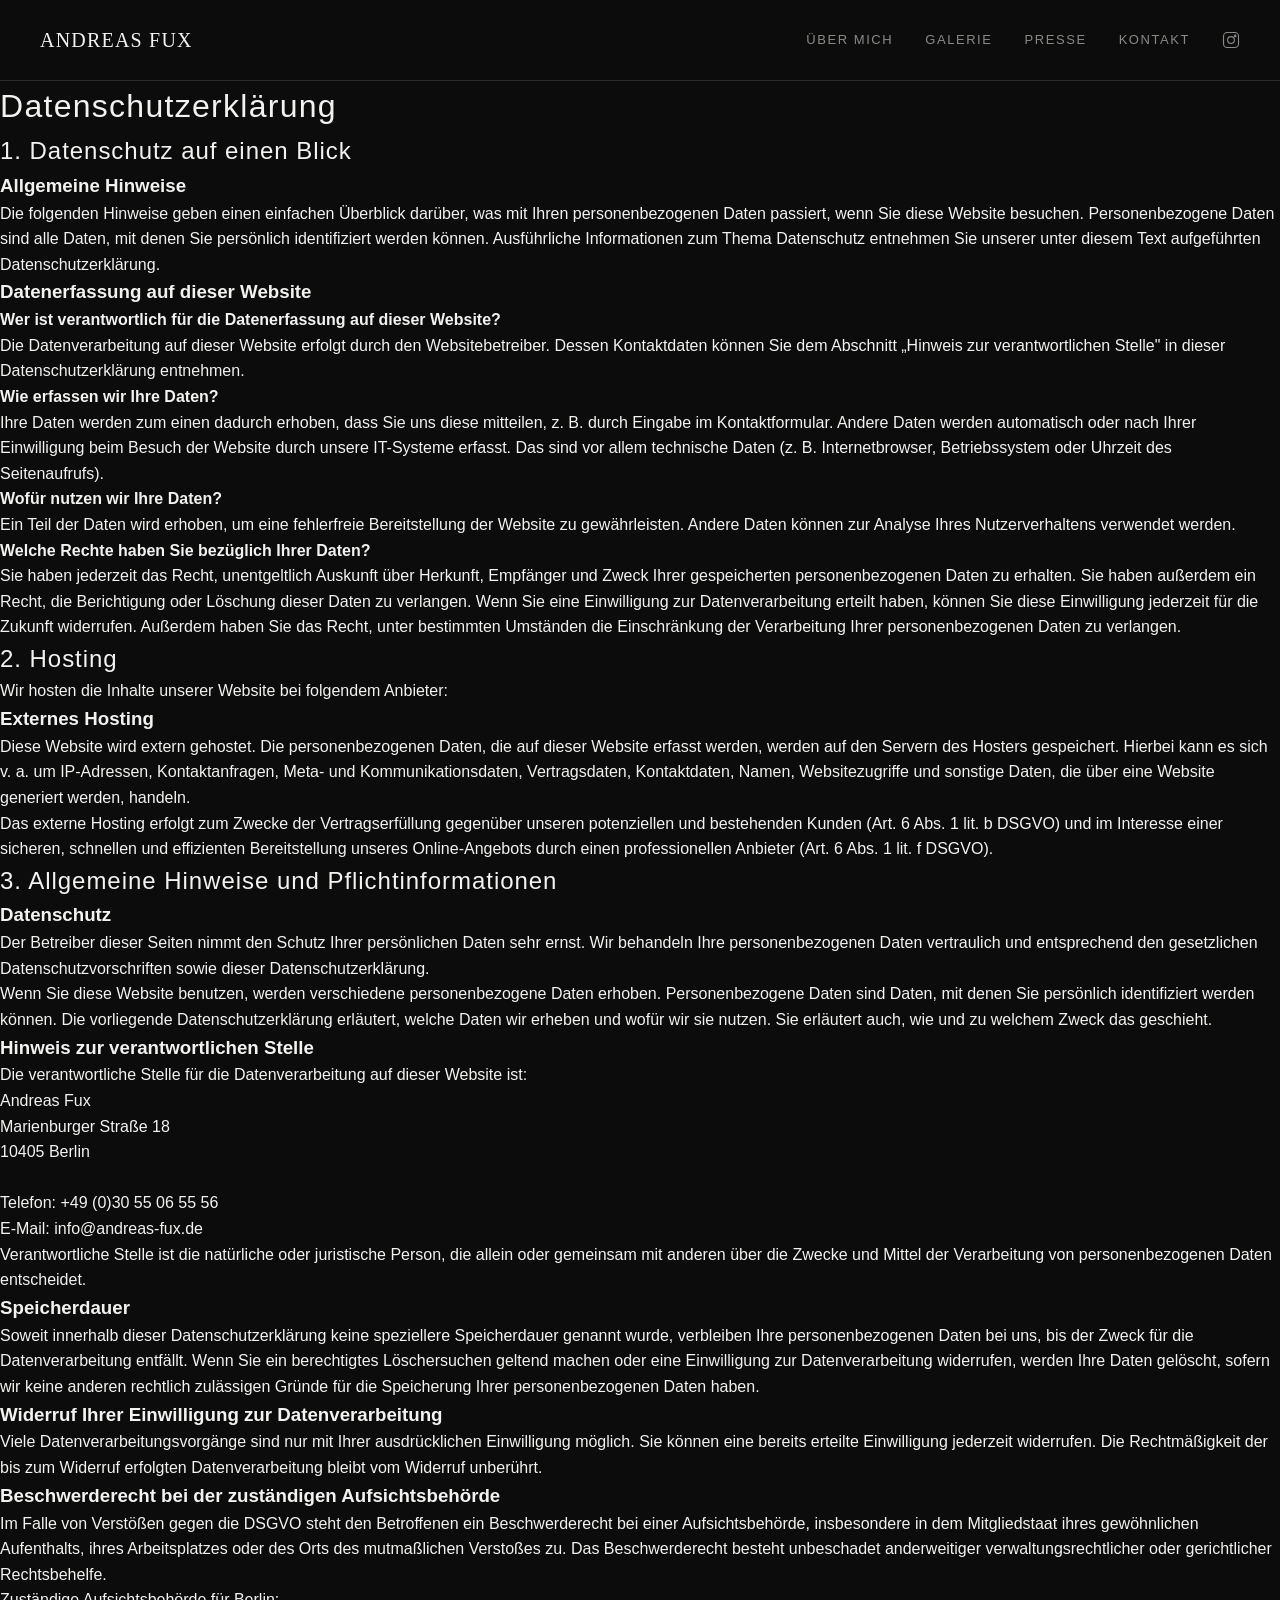
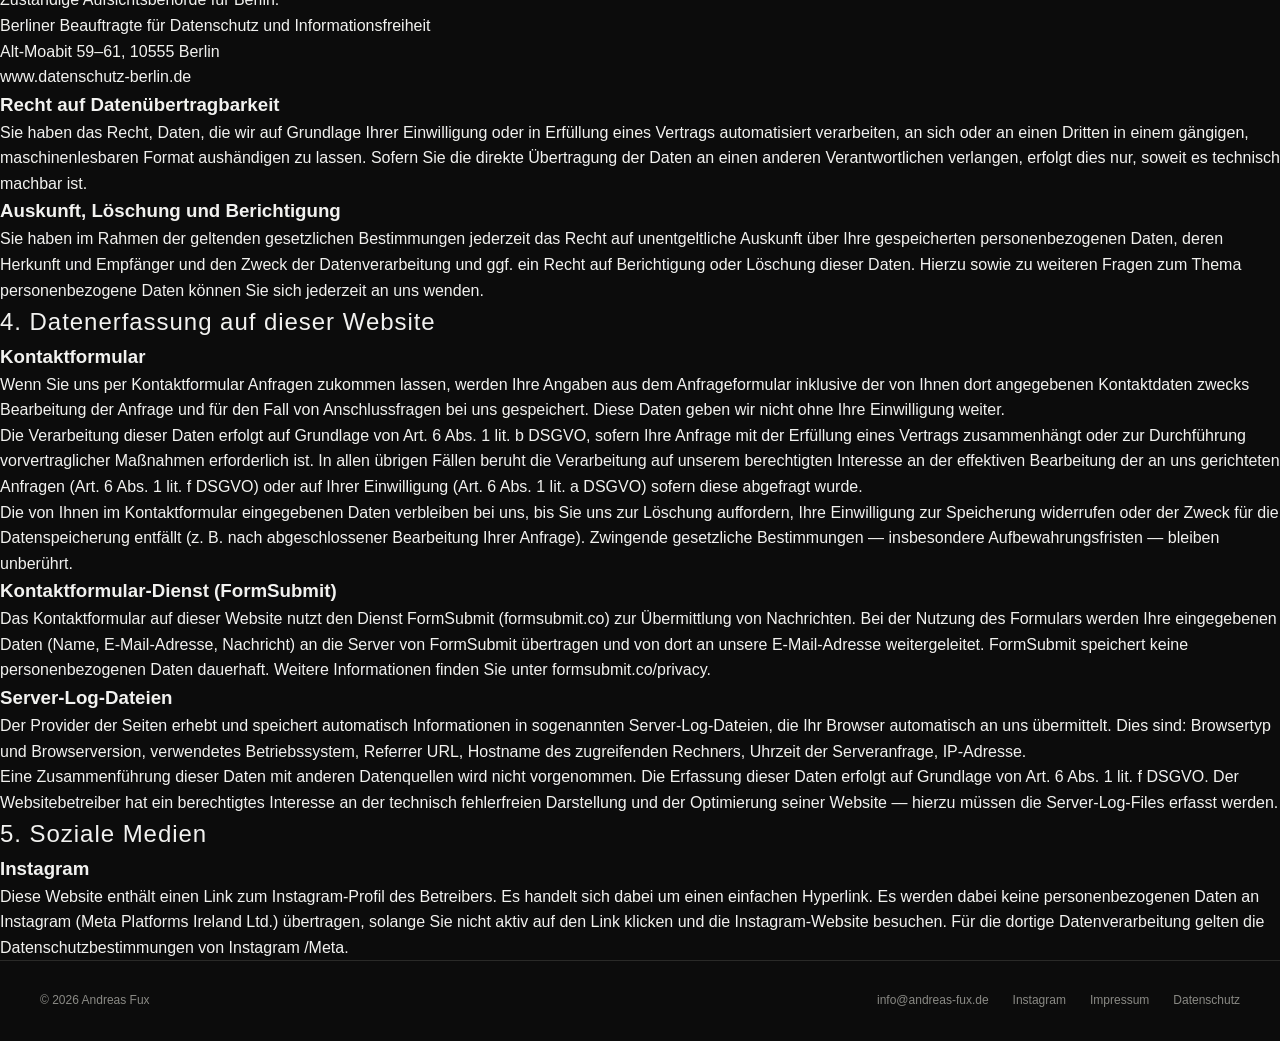
==== datenschutz.html @ 465b2d8e "Add datenschutz.html with privacy policy content" ====
<!DOCTYPE html>
<html lang="de">
<head>
<meta charset="UTF-8">
<meta name="viewport" content="width=device-width, initial-scale=1.0">
<title>Datenschutz — Andreas Fux</title>
<link rel="stylesheet" href="css/style.css">
</head>
<body>

<header class="site-header">
  <a href="index.html" class="logo">ANDREAS FUX</a>
  <button class="nav-toggle" id="navToggle" aria-label="Menü öffnen">☰</button>
  <nav class="main-nav" id="mainNav">
    <a href="index.html#about">Über mich</a>
    <a href="index.html#galerie">Galerie</a>
    <a href="presse.html">Presse</a>
    <a href="index.html#kontakt">Kontakt</a>
    <a href="https://instagram.com/DEIN_INSTAGRAM_NAME" target="_blank" rel="noopener" class="ig-link" aria-label="Instagram">
      <svg width="18" height="18" viewBox="0 0 24 24" fill="none" stroke="currentColor" stroke-width="1.5">
        <rect x="2" y="2" width="20" height="20" rx="5"/>
        <circle cx="12" cy="12" r="4.5"/>
        <circle cx="17.5" cy="6.5" r="1"/>
      </svg>
    </a>
  </nav>
</header>

<main class="legal-page">

  <h1>Datenschutzerklärung</h1>

  <div class="legal-block">
    <h2>1. Datenschutz auf einen Blick</h2>
    <h3>Allgemeine Hinweise</h3>
    <p>
      Die folgenden Hinweise geben einen einfachen Überblick darüber, was mit
      Ihren personenbezogenen Daten passiert, wenn Sie diese Website besuchen.
      Personenbezogene Daten sind alle Daten, mit denen Sie persönlich
      identifiziert werden können. Ausführliche Informationen zum Thema
      Datenschutz entnehmen Sie unserer unter diesem Text aufgeführten
      Datenschutzerklärung.
    </p>
    <h3>Datenerfassung auf dieser Website</h3>
    <p>
      <strong>Wer ist verantwortlich für die Datenerfassung auf dieser Website?</strong><br>
      Die Datenverarbeitung auf dieser Website erfolgt durch den Websitebetreiber.
      Dessen Kontaktdaten können Sie dem Abschnitt „Hinweis zur verantwortlichen
      Stelle" in dieser Datenschutzerklärung entnehmen.
    </p>
    <p>
      <strong>Wie erfassen wir Ihre Daten?</strong><br>
      Ihre Daten werden zum einen dadurch erhoben, dass Sie uns diese mitteilen,
      z. B. durch Eingabe im Kontaktformular. Andere Daten werden automatisch oder
      nach Ihrer Einwilligung beim Besuch der Website durch unsere IT-Systeme
      erfasst. Das sind vor allem technische Daten (z. B. Internetbrowser,
      Betriebssystem oder Uhrzeit des Seitenaufrufs).
    </p>
    <p>
      <strong>Wofür nutzen wir Ihre Daten?</strong><br>
      Ein Teil der Daten wird erhoben, um eine fehlerfreie Bereitstellung der
      Website zu gewährleisten. Andere Daten können zur Analyse Ihres
      Nutzerverhaltens verwendet werden.
    </p>
    <p>
      <strong>Welche Rechte haben Sie bezüglich Ihrer Daten?</strong><br>
      Sie haben jederzeit das Recht, unentgeltlich Auskunft über Herkunft,
      Empfänger und Zweck Ihrer gespeicherten personenbezogenen Daten zu erhalten.
      Sie haben außerdem ein Recht, die Berichtigung oder Löschung dieser Daten
      zu verlangen. Wenn Sie eine Einwilligung zur Datenverarbeitung erteilt haben,
      können Sie diese Einwilligung jederzeit für die Zukunft widerrufen. Außerdem
      haben Sie das Recht, unter bestimmten Umständen die Einschränkung der
      Verarbeitung Ihrer personenbezogenen Daten zu verlangen.
    </p>
  </div>

  <div class="legal-block">
    <h2>2. Hosting</h2>
    <p>
      Wir hosten die Inhalte unserer Website bei folgendem Anbieter:
    </p>
    <h3>Externes Hosting</h3>
    <p>
      Diese Website wird extern gehostet. Die personenbezogenen Daten, die auf
      dieser Website erfasst werden, werden auf den Servern des Hosters
      gespeichert. Hierbei kann es sich v. a. um IP-Adressen, Kontaktanfragen,
      Meta- und Kommunikationsdaten, Vertragsdaten, Kontaktdaten, Namen,
      Websitezugriffe und sonstige Daten, die über eine Website generiert werden,
      handeln.
    </p>
    <p>
      Das externe Hosting erfolgt zum Zwecke der Vertragserfüllung gegenüber
      unseren potenziellen und bestehenden Kunden (Art. 6 Abs. 1 lit. b DSGVO)
      und im Interesse einer sicheren, schnellen und effizienten Bereitstellung
      unseres Online-Angebots durch einen professionellen Anbieter (Art. 6 Abs. 1
      lit. f DSGVO).
    </p>
  </div>

  <div class="legal-block">
    <h2>3. Allgemeine Hinweise und Pflichtinformationen</h2>
    <h3>Datenschutz</h3>
    <p>
      Der Betreiber dieser Seiten nimmt den Schutz Ihrer persönlichen Daten sehr
      ernst. Wir behandeln Ihre personenbezogenen Daten vertraulich und
      entsprechend den gesetzlichen Datenschutzvorschriften sowie dieser
      Datenschutzerklärung.
    </p>
    <p>
      Wenn Sie diese Website benutzen, werden verschiedene personenbezogene Daten
      erhoben. Personenbezogene Daten sind Daten, mit denen Sie persönlich
      identifiziert werden können. Die vorliegende Datenschutzerklärung erläutert,
      welche Daten wir erheben und wofür wir sie nutzen. Sie erläutert auch, wie
      und zu welchem Zweck das geschieht.
    </p>
    <h3>Hinweis zur verantwortlichen Stelle</h3>
    <p>
      Die verantwortliche Stelle für die Datenverarbeitung auf dieser Website ist:
    </p>
    <p>
      Andreas Fux<br>
      Marienburger Straße 18<br>
      10405 Berlin<br><br>
      Telefon: +49 (0)30 55 06 55 56<br>
      E-Mail: <a href="mailto:info@andreas-fux.de">info@andreas-fux.de</a>
    </p>
    <p>
      Verantwortliche Stelle ist die natürliche oder juristische Person, die
      allein oder gemeinsam mit anderen über die Zwecke und Mittel der
      Verarbeitung von personenbezogenen Daten entscheidet.
    </p>
    <h3>Speicherdauer</h3>
    <p>
      Soweit innerhalb dieser Datenschutzerklärung keine speziellere Speicherdauer
      genannt wurde, verbleiben Ihre personenbezogenen Daten bei uns, bis der
      Zweck für die Datenverarbeitung entfällt. Wenn Sie ein berechtigtes
      Löschersuchen geltend machen oder eine Einwilligung zur Datenverarbeitung
      widerrufen, werden Ihre Daten gelöscht, sofern wir keine anderen rechtlich
      zulässigen Gründe für die Speicherung Ihrer personenbezogenen Daten haben.
    </p>
    <h3>Widerruf Ihrer Einwilligung zur Datenverarbeitung</h3>
    <p>
      Viele Datenverarbeitungsvorgänge sind nur mit Ihrer ausdrücklichen
      Einwilligung möglich. Sie können eine bereits erteilte Einwilligung
      jederzeit widerrufen. Die Rechtmäßigkeit der bis zum Widerruf erfolgten
      Datenverarbeitung bleibt vom Widerruf unberührt.
    </p>
    <h3>Beschwerderecht bei der zuständigen Aufsichtsbehörde</h3>
    <p>
      Im Falle von Verstößen gegen die DSGVO steht den Betroffenen ein
      Beschwerderecht bei einer Aufsichtsbehörde, insbesondere in dem
      Mitgliedstaat ihres gewöhnlichen Aufenthalts, ihres Arbeitsplatzes oder
      des Orts des mutmaßlichen Verstoßes zu. Das Beschwerderecht besteht
      unbeschadet anderweitiger verwaltungsrechtlicher oder gerichtlicher
      Rechtsbehelfe.
    </p>
    <p>
      Zuständige Aufsichtsbehörde für Berlin:<br>
      Berliner Beauftragte für Datenschutz und Informationsfreiheit<br>
      Alt-Moabit 59–61, 10555 Berlin<br>
      <a href="https://www.datenschutz-berlin.de" target="_blank" rel="noopener">www.datenschutz-berlin.de</a>
    </p>
    <h3>Recht auf Datenübertragbarkeit</h3>
    <p>
      Sie haben das Recht, Daten, die wir auf Grundlage Ihrer Einwilligung oder
      in Erfüllung eines Vertrags automatisiert verarbeiten, an sich oder an einen
      Dritten in einem gängigen, maschinenlesbaren Format aushändigen zu lassen.
      Sofern Sie die direkte Übertragung der Daten an einen anderen
      Verantwortlichen verlangen, erfolgt dies nur, soweit es technisch machbar
      ist.
    </p>
    <h3>Auskunft, Löschung und Berichtigung</h3>
    <p>
      Sie haben im Rahmen der geltenden gesetzlichen Bestimmungen jederzeit das
      Recht auf unentgeltliche Auskunft über Ihre gespeicherten personenbezogenen
      Daten, deren Herkunft und Empfänger und den Zweck der Datenverarbeitung und
      ggf. ein Recht auf Berichtigung oder Löschung dieser Daten. Hierzu sowie zu
      weiteren Fragen zum Thema personenbezogene Daten können Sie sich jederzeit
      an uns wenden.
    </p>
  </div>

  <div class="legal-block">
    <h2>4. Datenerfassung auf dieser Website</h2>
    <h3>Kontaktformular</h3>
    <p>
      Wenn Sie uns per Kontaktformular Anfragen zukommen lassen, werden Ihre
      Angaben aus dem Anfrageformular inklusive der von Ihnen dort angegebenen
      Kontaktdaten zwecks Bearbeitung der Anfrage und für den Fall von
      Anschlussfragen bei uns gespeichert. Diese Daten geben wir nicht ohne Ihre
      Einwilligung weiter.
    </p>
    <p>
      Die Verarbeitung dieser Daten erfolgt auf Grundlage von Art. 6 Abs. 1 lit. b
      DSGVO, sofern Ihre Anfrage mit der Erfüllung eines Vertrags zusammenhängt
      oder zur Durchführung vorvertraglicher Maßnahmen erforderlich ist. In allen
      übrigen Fällen beruht die Verarbeitung auf unserem berechtigten Interesse
      an der effektiven Bearbeitung der an uns gerichteten Anfragen (Art. 6 Abs. 1
      lit. f DSGVO) oder auf Ihrer Einwilligung (Art. 6 Abs. 1 lit. a DSGVO)
      sofern diese abgefragt wurde.
    </p>
    <p>
      Die von Ihnen im Kontaktformular eingegebenen Daten verbleiben bei uns, bis
      Sie uns zur Löschung auffordern, Ihre Einwilligung zur Speicherung widerrufen
      oder der Zweck für die Datenspeicherung entfällt (z. B. nach abgeschlossener
      Bearbeitung Ihrer Anfrage). Zwingende gesetzliche Bestimmungen — insbesondere
      Aufbewahrungsfristen — bleiben unberührt.
    </p>
    <h3>Kontaktformular-Dienst (FormSubmit)</h3>
    <p>
      Das Kontaktformular auf dieser Website nutzt den Dienst FormSubmit
      (formsubmit.co) zur Übermittlung von Nachrichten. Bei der Nutzung des
      Formulars werden Ihre eingegebenen Daten (Name, E-Mail-Adresse, Nachricht)
      an die Server von FormSubmit übertragen und von dort an unsere
      E-Mail-Adresse weitergeleitet. FormSubmit speichert keine
      personenbezogenen Daten dauerhaft. Weitere Informationen finden Sie unter
      <a href="https://formsubmit.co/privacy" target="_blank" rel="noopener">formsubmit.co/privacy</a>.
    </p>
    <h3>Server-Log-Dateien</h3>
    <p>
      Der Provider der Seiten erhebt und speichert automatisch Informationen in
      sogenannten Server-Log-Dateien, die Ihr Browser automatisch an uns
      übermittelt. Dies sind: Browsertyp und Browserversion, verwendetes
      Betriebssystem, Referrer URL, Hostname des zugreifenden Rechners, Uhrzeit
      der Serveranfrage, IP-Adresse.
    </p>
    <p>
      Eine Zusammenführung dieser Daten mit anderen Datenquellen wird nicht
      vorgenommen. Die Erfassung dieser Daten erfolgt auf Grundlage von Art. 6
      Abs. 1 lit. f DSGVO. Der Websitebetreiber hat ein berechtigtes Interesse
      an der technisch fehlerfreien Darstellung und der Optimierung seiner
      Website — hierzu müssen die Server-Log-Files erfasst werden.
    </p>
  </div>

  <div class="legal-block">
    <h2>5. Soziale Medien</h2>
    <h3>Instagram</h3>
    <p>
      Diese Website enthält einen Link zum Instagram-Profil des Betreibers.
      Es handelt sich dabei um einen einfachen Hyperlink. Es werden dabei keine
      personenbezogenen Daten an Instagram (Meta Platforms Ireland Ltd.)
      übertragen, solange Sie nicht aktiv auf den Link klicken und die
      Instagram-Website besuchen. Für die dortige Datenverarbeitung gelten die
      Datenschutzbestimmungen von Instagram /Meta.
    </p>
  </div>

</main>

<footer class="site-footer">
  <p>© <span id="year"></span> Andreas Fux</p>
  <div class="footer-links">
    <a href="mailto:info@andreas-fux.de">info@andreas-fux.de</a>
    <a href="https://instagram.com/DEIN_INSTAGRAM_NAME" target="_blank" rel="noopener">Instagram</a>
    <a href="impressum.html">Impressum</a>
    <a href="datenschutz.html" class="active">Datenschutz</a>
  </div>
</footer>

<script src="js/script.js"></script>
</body>
</html>
---- css/style.css ----
@font-face {
  font-family: 'Gothic Factory';
  src: url('../fonts/GothicFactory.woff2') format('woff2'),
       url('../fonts/GothicFactory.woff') format('woff');
  font-weight: normal;
  font-style: normal;
  font-display: swap;
}

:root {
  --bg: #0c0c0c;
  --fg: #f2f2f0;
  --muted: #8a8a85;
  --line: #2a2a28;
  --max-width: 1100px;
}

* { box-sizing: border-box; margin: 0; padding: 0; }

body {
  background: var(--bg);
  color: var(--fg);
  font-family: 'Helvetica Neue', Arial, sans-serif;
  font-size: 16px;
  line-height: 1.6;
  -webkit-font-smoothing: antialiased;
}

a { color: inherit; text-decoration: none; }

h1, h2 { font-weight: 400; letter-spacing: 0.04em; }

/* Display-Schrift für den Namen */
.display-name, .logo {
  font-family: 'Gothic Factory', 'UnifrakturCook', serif;
}

/* HEADER / NAV */
.site-header {
  display: flex;
  align-items: center;
  justify-content: space-between;
  padding: 24px 40px;
  border-bottom: 1px solid var(--line);
}

.logo {
  font-size: 20px;
  letter-spacing: 0.06em;
}

.main-nav {
  display: flex;
  align-items: center;
  gap: 32px;
}

.main-nav a {
  font-size: 13px;
  text-transform: uppercase;
  letter-spacing: 0.12em;
  color: var(--muted);
}

.main-nav a:hover,
.main-nav a.active {
  color: var(--fg);
}

.ig-link { display: flex; align-items: center; }

.nav-toggle {
  display: none;
  background: none;
  border: none;
  color: var(--fg);
  font-size: 22px;
  cursor: pointer;
}

/* HERO */
.hero {
  text-align: center;
  padding: 140px 24px 100px;
  border-bottom: 1px solid var(--line);
}

.display-name {
  font-size: clamp(48px, 9vw, 110px);
  letter-spacing: 0.05em;
}

.hero-sub {
  margin-top: 18px;
  font-size: 13px;
  letter-spacing: 0.3em;
  color: var(--muted);
  text-transform: uppercase;
}

/* ABOUT */
.about {
  max-width: var(--max-width);
  margin: 0 auto;
  padding: 100px 24px;
  border-bottom: 1px solid var(--line);
}

.about-grid {
  display: grid;
  grid-template-columns: 1fr 1.3fr;
  gap: 60px;
  align-items: center;
}

.about-image img {
  width: 100%;
  display: block;
  filter: grayscale(100%);
}

.about-text h2 {
  font-size: 13px;
  text-transform: uppercase;
  letter-spacing: 0.2em;
  color: var(--muted);
  margin-bottom: 24px;
}

.about-text p {
  margin-bottom: 18px;
  font-size: 17px;
  max-width: 56ch;
}

/* GALLERY TEASER (Startseite) */
.gallery-teaser {
  max-width: var(--max-width);
  margin: 0 auto;
  padding: 100px 24px;
  border-bottom: 1px solid var(--line);
  text-align: center;
}

.gallery-teaser h2 {
  font-size: 13px;
  text-transform: uppercase;
  letter-spacing: 0.2em;
  color: var(--muted);
  margin-bottom: 40px;
}

.teaser-grid {
  display: grid;
  grid-template-columns: repeat(3, 1fr);
  gap: 16px;
  margin-bottom: 36px;
}

.teaser-grid img {
  width: 100%;
  height: 340px;
  object-fit: cover;
  display: block;
  filter: grayscale(100%);
}

.text-link {
  font-size: 13px;
  letter-spacing: 0.1em;
  text-transform: uppercase;
  border-bottom: 1px solid var(--fg);
  padding-bottom: 2px;
}

/* GALERIE-SEITE */
.gallery-page, .presse-page {
  max-width: var(--max-width);
  margin: 0 auto;
  padding: 80px 24px 120px;
}

.gallery-page h1, .presse-page h1 {
  font-size: 14px;
  text-transform: uppercase;
  letter-spacing: 0.2em;
  color: var(--muted);
  margin-bottom: 50px;
}

.full-grid {
  display: grid;
  grid-template-columns: repeat(3, 1fr);
  gap: 14px;
}

.img-item img {
  width: 100%;
  height: 320px;
  object-fit: cover;
  display: block;
  filter: grayscale(100%);
  cursor: pointer;
}

/* LIGHTBOX — kein Fade, nur Sichtbarkeit */
.lightbox {
  display: none;
  position: fixed;
  inset: 0;
  background: rgba(0,0,0,0.95);
  align-items: center;
  justify-content: center;
  z-index: 999;
  padding: 40px;
}

.lightbox.open { display: flex; }

.lightbox img {
  max-width: 100%;
  max-height: 90vh;
  object-fit: contain;
}

.lightbox-close {
  position: absolute;
  top: 28px;
  right: 40px;
  font-size: 32px;
  cursor: pointer;
  color: var(--fg);
}

/* PRESSE */
.presse-list {
  list-style: none;
}

.presse-list li {
  display: flex;
  flex-wrap: wrap;
  align-items: baseline;
  gap: 18px;
  padding: 22px 0;
  border-bottom: 1px solid var(--line);
}

.presse-date {
  font-size: 13px;
  color: var(--muted);
  width: 50px;
}

.presse-title {
  flex: 1;
  font-size: 16px;
}

.presse-note {
  margin-top: 40px;
  font-size: 13px;
  color: var(--muted);
}

/* KONTAKT */
.kontakt {
  max-width: 560px;
  margin: 0 auto;
  padding: 100px 24px 140px;
}

.kontakt h2 {
  font-size: 13px;
  text-transform: uppercase;
  letter-spacing: 0.2em;
  color: var(--muted);
  margin-bottom: 16px;
  text-align: center;
}

.kontakt-intro {
  text-align: center;
  color: var(--muted);
  margin-bottom: 40px;
  font-size: 15px;
}

.contact-form {
  display: flex;
  flex-direction: column;
  gap: 18px;
}

.contact-form label {
  font-size: 12px;
  text-transform: uppercase;
  letter-spacing: 0.1em;
  color: var(--muted);
}

.contact-form input,
.contact-form textarea {
  background: transparent;
  border: none;
  border-bottom: 1px solid var(--line);
  color: var(--fg);
  font-family: inherit;
  font-size: 15px;
  padding: 10px 2px;
}

.contact-form input:focus,
.contact-form textarea:focus {
  outline: none;
  border-bottom-color: var(--fg);
}

.contact-form button {
  margin-top: 12px;
  align-self: flex-start;
  background: var(--fg);
  color: var(--bg);
  border: none;
  padding: 14px 32px;
  font-size: 13px;
  letter-spacing: 0.1em;
  text-transform: uppercase;
  cursor: pointer;
}

/* FOOTER */
.site-footer {
  display: flex;
  flex-wrap: wrap;
  justify-content: space-between;
  gap: 12px;
  padding: 30px 40px;
  border-top: 1px solid var(--line);
  font-size: 12px;
  color: var(--muted);
}

.footer-links {
  display: flex;
  gap: 24px;
}

.footer-links a:hover { color: var(--fg); }

/* RESPONSIVE */
@media (max-width: 800px) {
  .about-grid { grid-template-columns: 1fr; }
  .teaser-grid { grid-template-columns: repeat(2, 1fr); }
  .full-grid { grid-template-columns: repeat(2, 1fr); }

  .nav-toggle { display: block; }
  .main-nav {
    display: none;
    flex-direction: column;
    align-items: flex-start;
    gap: 18px;
    position: absolute;
    top: 72px;
    left: 0;
    right: 0;
    background: var(--bg);
    padding: 24px 40px;
    border-bottom: 1px solid var(--line);
  }
  .main-nav.open { display: flex; }
}

@media (max-width: 480px) {
  .teaser-grid, .full-grid { grid-template-columns: 1fr; }
}

.section-label {
  font-size: 13px;
  text-transform: uppercase;
  letter-spacing: 0.2em;
  color: var(--muted);
  margin-bottom: 40px;
  text-align: center;
}
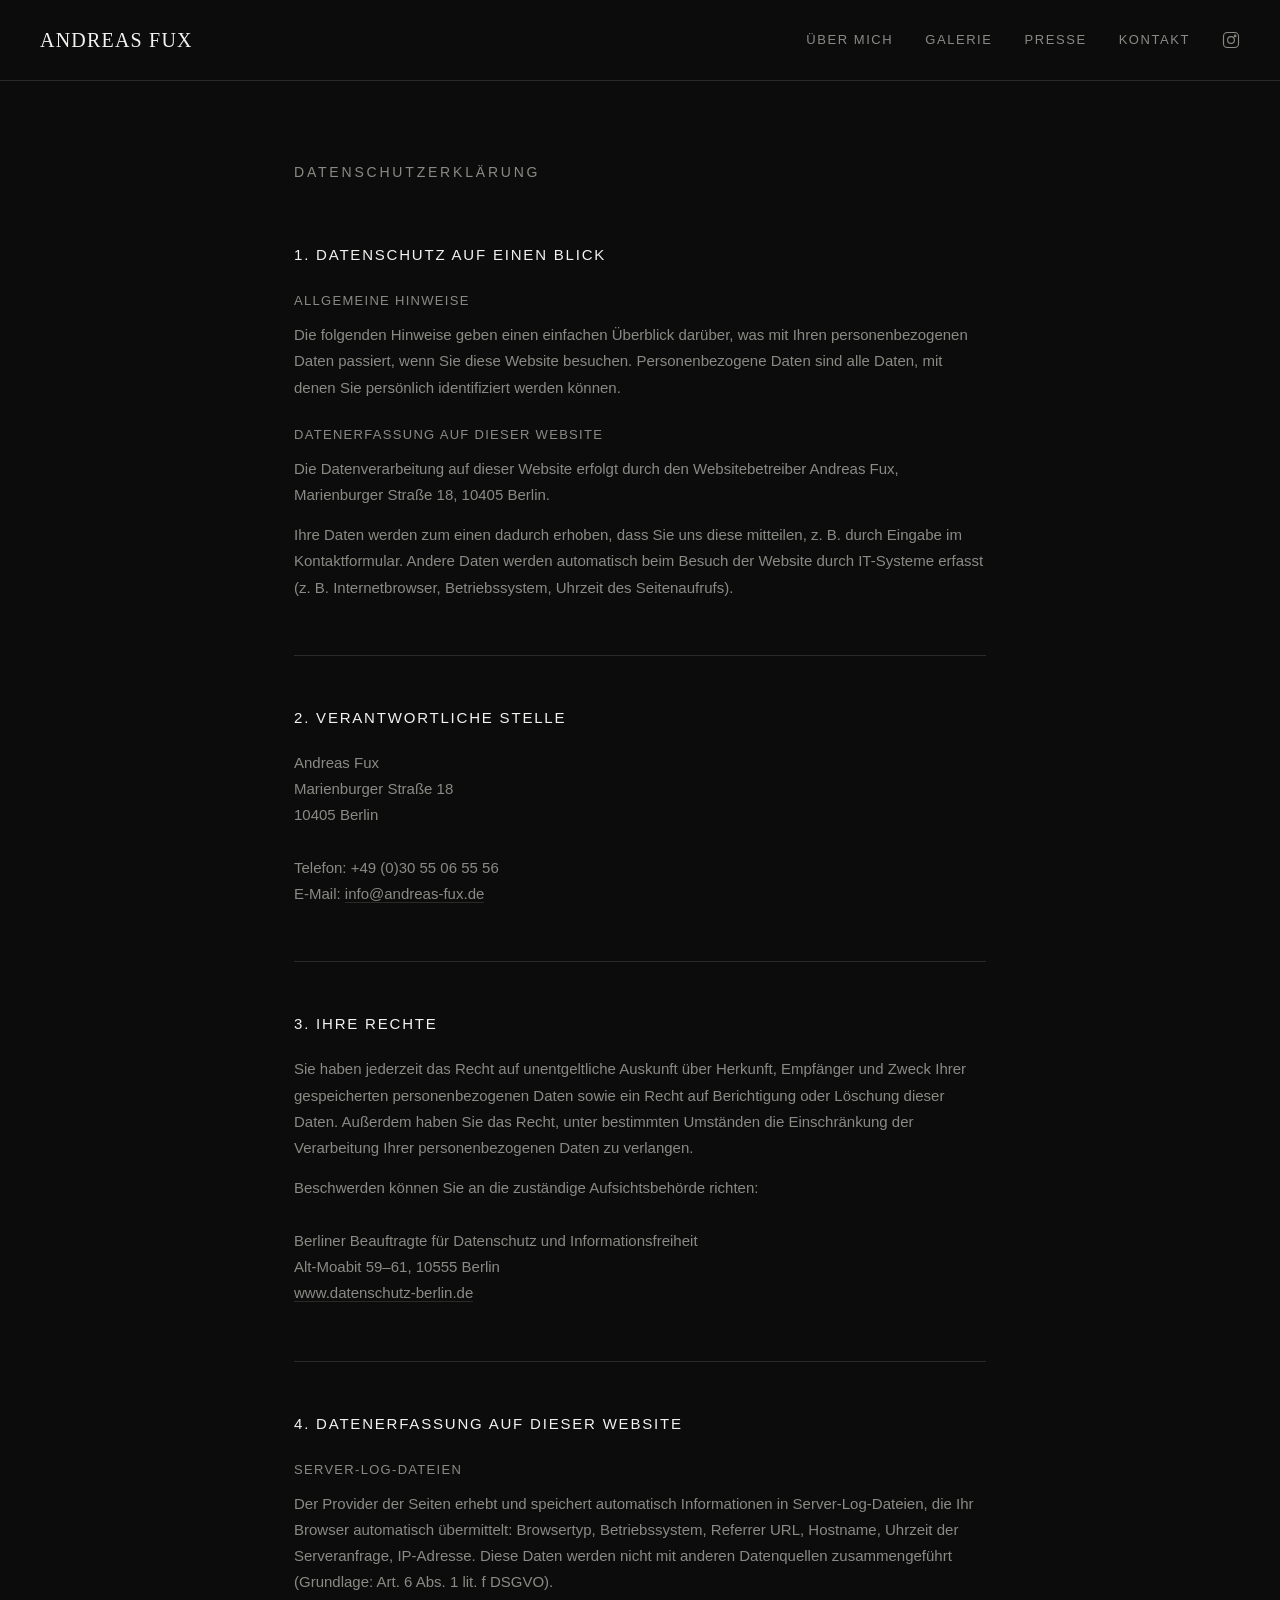
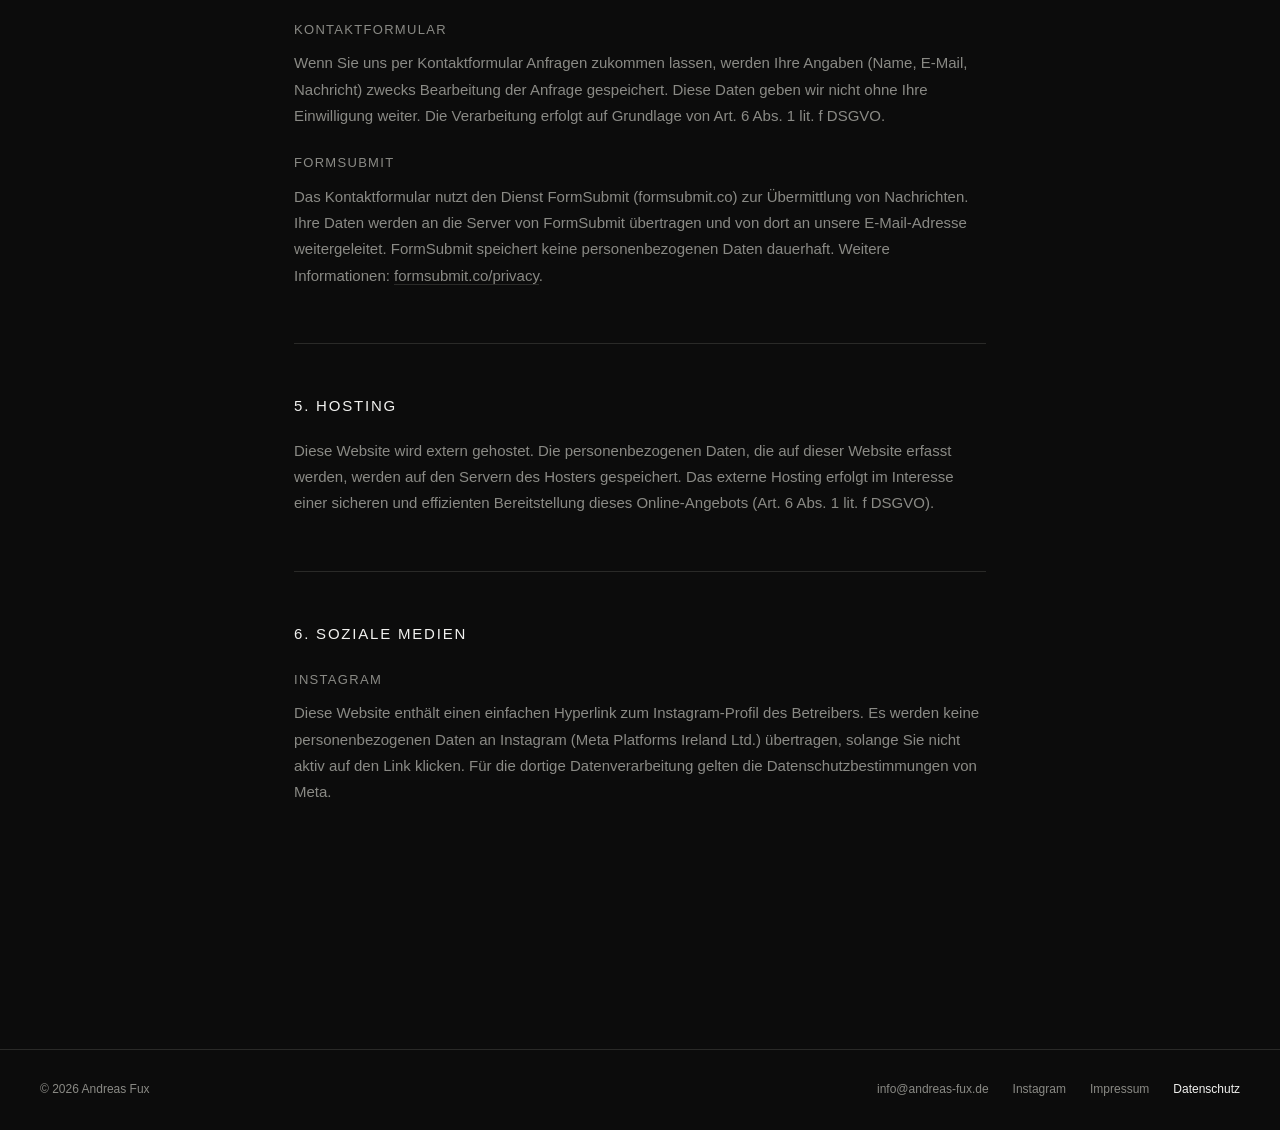
==== commit 572e1c26: "Update privacy policy details and structure" ====
--- a/datenschutz.html
+++ b/datenschutz.html
@@ -37,86 +37,23 @@
       Die folgenden Hinweise geben einen einfachen Überblick darüber, was mit
       Ihren personenbezogenen Daten passiert, wenn Sie diese Website besuchen.
       Personenbezogene Daten sind alle Daten, mit denen Sie persönlich
-      identifiziert werden können. Ausführliche Informationen zum Thema
-      Datenschutz entnehmen Sie unserer unter diesem Text aufgeführten
-      Datenschutzerklärung.
+      identifiziert werden können.
     </p>
     <h3>Datenerfassung auf dieser Website</h3>
     <p>
-      <strong>Wer ist verantwortlich für die Datenerfassung auf dieser Website?</strong><br>
-      Die Datenverarbeitung auf dieser Website erfolgt durch den Websitebetreiber.
-      Dessen Kontaktdaten können Sie dem Abschnitt „Hinweis zur verantwortlichen
-      Stelle" in dieser Datenschutzerklärung entnehmen.
+      Die Datenverarbeitung auf dieser Website erfolgt durch den Websitebetreiber
+      Andreas Fux, Marienburger Straße 18, 10405 Berlin.
     </p>
     <p>
-      <strong>Wie erfassen wir Ihre Daten?</strong><br>
       Ihre Daten werden zum einen dadurch erhoben, dass Sie uns diese mitteilen,
-      z. B. durch Eingabe im Kontaktformular. Andere Daten werden automatisch oder
-      nach Ihrer Einwilligung beim Besuch der Website durch unsere IT-Systeme
-      erfasst. Das sind vor allem technische Daten (z. B. Internetbrowser,
-      Betriebssystem oder Uhrzeit des Seitenaufrufs).
-    </p>
-    <p>
-      <strong>Wofür nutzen wir Ihre Daten?</strong><br>
-      Ein Teil der Daten wird erhoben, um eine fehlerfreie Bereitstellung der
-      Website zu gewährleisten. Andere Daten können zur Analyse Ihres
-      Nutzerverhaltens verwendet werden.
-    </p>
-    <p>
-      <strong>Welche Rechte haben Sie bezüglich Ihrer Daten?</strong><br>
-      Sie haben jederzeit das Recht, unentgeltlich Auskunft über Herkunft,
-      Empfänger und Zweck Ihrer gespeicherten personenbezogenen Daten zu erhalten.
-      Sie haben außerdem ein Recht, die Berichtigung oder Löschung dieser Daten
-      zu verlangen. Wenn Sie eine Einwilligung zur Datenverarbeitung erteilt haben,
-      können Sie diese Einwilligung jederzeit für die Zukunft widerrufen. Außerdem
-      haben Sie das Recht, unter bestimmten Umständen die Einschränkung der
-      Verarbeitung Ihrer personenbezogenen Daten zu verlangen.
+      z. B. durch Eingabe im Kontaktformular. Andere Daten werden automatisch
+      beim Besuch der Website durch IT-Systeme erfasst (z. B. Internetbrowser,
+      Betriebssystem, Uhrzeit des Seitenaufrufs).
     </p>
   </div>
 
   <div class="legal-block">
-    <h2>2. Hosting</h2>
-    <p>
-      Wir hosten die Inhalte unserer Website bei folgendem Anbieter:
-    </p>
-    <h3>Externes Hosting</h3>
-    <p>
-      Diese Website wird extern gehostet. Die personenbezogenen Daten, die auf
-      dieser Website erfasst werden, werden auf den Servern des Hosters
-      gespeichert. Hierbei kann es sich v. a. um IP-Adressen, Kontaktanfragen,
-      Meta- und Kommunikationsdaten, Vertragsdaten, Kontaktdaten, Namen,
-      Websitezugriffe und sonstige Daten, die über eine Website generiert werden,
-      handeln.
-    </p>
-    <p>
-      Das externe Hosting erfolgt zum Zwecke der Vertragserfüllung gegenüber
-      unseren potenziellen und bestehenden Kunden (Art. 6 Abs. 1 lit. b DSGVO)
-      und im Interesse einer sicheren, schnellen und effizienten Bereitstellung
-      unseres Online-Angebots durch einen professionellen Anbieter (Art. 6 Abs. 1
-      lit. f DSGVO).
-    </p>
-  </div>
-
-  <div class="legal-block">
-    <h2>3. Allgemeine Hinweise und Pflichtinformationen</h2>
-    <h3>Datenschutz</h3>
-    <p>
-      Der Betreiber dieser Seiten nimmt den Schutz Ihrer persönlichen Daten sehr
-      ernst. Wir behandeln Ihre personenbezogenen Daten vertraulich und
-      entsprechend den gesetzlichen Datenschutzvorschriften sowie dieser
-      Datenschutzerklärung.
-    </p>
-    <p>
-      Wenn Sie diese Website benutzen, werden verschiedene personenbezogene Daten
-      erhoben. Personenbezogene Daten sind Daten, mit denen Sie persönlich
-      identifiziert werden können. Die vorliegende Datenschutzerklärung erläutert,
-      welche Daten wir erheben und wofür wir sie nutzen. Sie erläutert auch, wie
-      und zu welchem Zweck das geschieht.
-    </p>
-    <h3>Hinweis zur verantwortlichen Stelle</h3>
-    <p>
-      Die verantwortliche Stelle für die Datenverarbeitung auf dieser Website ist:
-    </p>
+    <h2>2. Verantwortliche Stelle</h2>
     <p>
       Andreas Fux<br>
       Marienburger Straße 18<br>
@@ -124,125 +61,71 @@
       Telefon: +49 (0)30 55 06 55 56<br>
       E-Mail: <a href="mailto:info@andreas-fux.de">info@andreas-fux.de</a>
     </p>
+  </div>
+
+  <div class="legal-block">
+    <h2>3. Ihre Rechte</h2>
     <p>
-      Verantwortliche Stelle ist die natürliche oder juristische Person, die
-      allein oder gemeinsam mit anderen über die Zwecke und Mittel der
-      Verarbeitung von personenbezogenen Daten entscheidet.
-    </p>
-    <h3>Speicherdauer</h3>
-    <p>
-      Soweit innerhalb dieser Datenschutzerklärung keine speziellere Speicherdauer
-      genannt wurde, verbleiben Ihre personenbezogenen Daten bei uns, bis der
-      Zweck für die Datenverarbeitung entfällt. Wenn Sie ein berechtigtes
-      Löschersuchen geltend machen oder eine Einwilligung zur Datenverarbeitung
-      widerrufen, werden Ihre Daten gelöscht, sofern wir keine anderen rechtlich
-      zulässigen Gründe für die Speicherung Ihrer personenbezogenen Daten haben.
-    </p>
-    <h3>Widerruf Ihrer Einwilligung zur Datenverarbeitung</h3>
-    <p>
-      Viele Datenverarbeitungsvorgänge sind nur mit Ihrer ausdrücklichen
-      Einwilligung möglich. Sie können eine bereits erteilte Einwilligung
-      jederzeit widerrufen. Die Rechtmäßigkeit der bis zum Widerruf erfolgten
-      Datenverarbeitung bleibt vom Widerruf unberührt.
-    </p>
-    <h3>Beschwerderecht bei der zuständigen Aufsichtsbehörde</h3>
-    <p>
-      Im Falle von Verstößen gegen die DSGVO steht den Betroffenen ein
-      Beschwerderecht bei einer Aufsichtsbehörde, insbesondere in dem
-      Mitgliedstaat ihres gewöhnlichen Aufenthalts, ihres Arbeitsplatzes oder
-      des Orts des mutmaßlichen Verstoßes zu. Das Beschwerderecht besteht
-      unbeschadet anderweitiger verwaltungsrechtlicher oder gerichtlicher
-      Rechtsbehelfe.
+      Sie haben jederzeit das Recht auf unentgeltliche Auskunft über Herkunft,
+      Empfänger und Zweck Ihrer gespeicherten personenbezogenen Daten sowie ein
+      Recht auf Berichtigung oder Löschung dieser Daten. Außerdem haben Sie das
+      Recht, unter bestimmten Umständen die Einschränkung der Verarbeitung Ihrer
+      personenbezogenen Daten zu verlangen.
     </p>
     <p>
-      Zuständige Aufsichtsbehörde für Berlin:<br>
+      Beschwerden können Sie an die zuständige Aufsichtsbehörde richten:<br><br>
       Berliner Beauftragte für Datenschutz und Informationsfreiheit<br>
       Alt-Moabit 59–61, 10555 Berlin<br>
       <a href="https://www.datenschutz-berlin.de" target="_blank" rel="noopener">www.datenschutz-berlin.de</a>
-    </p>
-    <h3>Recht auf Datenübertragbarkeit</h3>
-    <p>
-      Sie haben das Recht, Daten, die wir auf Grundlage Ihrer Einwilligung oder
-      in Erfüllung eines Vertrags automatisiert verarbeiten, an sich oder an einen
-      Dritten in einem gängigen, maschinenlesbaren Format aushändigen zu lassen.
-      Sofern Sie die direkte Übertragung der Daten an einen anderen
-      Verantwortlichen verlangen, erfolgt dies nur, soweit es technisch machbar
-      ist.
-    </p>
-    <h3>Auskunft, Löschung und Berichtigung</h3>
-    <p>
-      Sie haben im Rahmen der geltenden gesetzlichen Bestimmungen jederzeit das
-      Recht auf unentgeltliche Auskunft über Ihre gespeicherten personenbezogenen
-      Daten, deren Herkunft und Empfänger und den Zweck der Datenverarbeitung und
-      ggf. ein Recht auf Berichtigung oder Löschung dieser Daten. Hierzu sowie zu
-      weiteren Fragen zum Thema personenbezogene Daten können Sie sich jederzeit
-      an uns wenden.
     </p>
   </div>
 
   <div class="legal-block">
     <h2>4. Datenerfassung auf dieser Website</h2>
+    <h3>Server-Log-Dateien</h3>
+    <p>
+      Der Provider der Seiten erhebt und speichert automatisch Informationen in
+      Server-Log-Dateien, die Ihr Browser automatisch übermittelt: Browsertyp,
+      Betriebssystem, Referrer URL, Hostname, Uhrzeit der Serveranfrage,
+      IP-Adresse. Diese Daten werden nicht mit anderen Datenquellen
+      zusammengeführt (Grundlage: Art. 6 Abs. 1 lit. f DSGVO).
+    </p>
     <h3>Kontaktformular</h3>
     <p>
       Wenn Sie uns per Kontaktformular Anfragen zukommen lassen, werden Ihre
-      Angaben aus dem Anfrageformular inklusive der von Ihnen dort angegebenen
-      Kontaktdaten zwecks Bearbeitung der Anfrage und für den Fall von
-      Anschlussfragen bei uns gespeichert. Diese Daten geben wir nicht ohne Ihre
-      Einwilligung weiter.
+      Angaben (Name, E-Mail, Nachricht) zwecks Bearbeitung der Anfrage gespeichert.
+      Diese Daten geben wir nicht ohne Ihre Einwilligung weiter. Die Verarbeitung
+      erfolgt auf Grundlage von Art. 6 Abs. 1 lit. f DSGVO.
     </p>
+    <h3>FormSubmit</h3>
     <p>
-      Die Verarbeitung dieser Daten erfolgt auf Grundlage von Art. 6 Abs. 1 lit. b
-      DSGVO, sofern Ihre Anfrage mit der Erfüllung eines Vertrags zusammenhängt
-      oder zur Durchführung vorvertraglicher Maßnahmen erforderlich ist. In allen
-      übrigen Fällen beruht die Verarbeitung auf unserem berechtigten Interesse
-      an der effektiven Bearbeitung der an uns gerichteten Anfragen (Art. 6 Abs. 1
-      lit. f DSGVO) oder auf Ihrer Einwilligung (Art. 6 Abs. 1 lit. a DSGVO)
-      sofern diese abgefragt wurde.
-    </p>
-    <p>
-      Die von Ihnen im Kontaktformular eingegebenen Daten verbleiben bei uns, bis
-      Sie uns zur Löschung auffordern, Ihre Einwilligung zur Speicherung widerrufen
-      oder der Zweck für die Datenspeicherung entfällt (z. B. nach abgeschlossener
-      Bearbeitung Ihrer Anfrage). Zwingende gesetzliche Bestimmungen — insbesondere
-      Aufbewahrungsfristen — bleiben unberührt.
-    </p>
-    <h3>Kontaktformular-Dienst (FormSubmit)</h3>
-    <p>
-      Das Kontaktformular auf dieser Website nutzt den Dienst FormSubmit
-      (formsubmit.co) zur Übermittlung von Nachrichten. Bei der Nutzung des
-      Formulars werden Ihre eingegebenen Daten (Name, E-Mail-Adresse, Nachricht)
-      an die Server von FormSubmit übertragen und von dort an unsere
-      E-Mail-Adresse weitergeleitet. FormSubmit speichert keine
-      personenbezogenen Daten dauerhaft. Weitere Informationen finden Sie unter
+      Das Kontaktformular nutzt den Dienst FormSubmit (formsubmit.co) zur
+      Übermittlung von Nachrichten. Ihre Daten werden an die Server von FormSubmit
+      übertragen und von dort an unsere E-Mail-Adresse weitergeleitet. FormSubmit
+      speichert keine personenbezogenen Daten dauerhaft. Weitere Informationen:
       <a href="https://formsubmit.co/privacy" target="_blank" rel="noopener">formsubmit.co/privacy</a>.
-    </p>
-    <h3>Server-Log-Dateien</h3>
-    <p>
-      Der Provider der Seiten erhebt und speichert automatisch Informationen in
-      sogenannten Server-Log-Dateien, die Ihr Browser automatisch an uns
-      übermittelt. Dies sind: Browsertyp und Browserversion, verwendetes
-      Betriebssystem, Referrer URL, Hostname des zugreifenden Rechners, Uhrzeit
-      der Serveranfrage, IP-Adresse.
-    </p>
-    <p>
-      Eine Zusammenführung dieser Daten mit anderen Datenquellen wird nicht
-      vorgenommen. Die Erfassung dieser Daten erfolgt auf Grundlage von Art. 6
-      Abs. 1 lit. f DSGVO. Der Websitebetreiber hat ein berechtigtes Interesse
-      an der technisch fehlerfreien Darstellung und der Optimierung seiner
-      Website — hierzu müssen die Server-Log-Files erfasst werden.
     </p>
   </div>
 
   <div class="legal-block">
-    <h2>5. Soziale Medien</h2>
+    <h2>5. Hosting</h2>
+    <p>
+      Diese Website wird extern gehostet. Die personenbezogenen Daten, die auf
+      dieser Website erfasst werden, werden auf den Servern des Hosters gespeichert.
+      Das externe Hosting erfolgt im Interesse einer sicheren und effizienten
+      Bereitstellung dieses Online-Angebots (Art. 6 Abs. 1 lit. f DSGVO).
+    </p>
+  </div>
+
+  <div class="legal-block">
+    <h2>6. Soziale Medien</h2>
     <h3>Instagram</h3>
     <p>
-      Diese Website enthält einen Link zum Instagram-Profil des Betreibers.
-      Es handelt sich dabei um einen einfachen Hyperlink. Es werden dabei keine
-      personenbezogenen Daten an Instagram (Meta Platforms Ireland Ltd.)
-      übertragen, solange Sie nicht aktiv auf den Link klicken und die
-      Instagram-Website besuchen. Für die dortige Datenverarbeitung gelten die
-      Datenschutzbestimmungen von Instagram /Meta.
+      Diese Website enthält einen einfachen Hyperlink zum Instagram-Profil des
+      Betreibers. Es werden keine personenbezogenen Daten an Instagram (Meta
+      Platforms Ireland Ltd.) übertragen, solange Sie nicht aktiv auf den Link
+      klicken. Für die dortige Datenverarbeitung gelten die
+      Datenschutzbestimmungen von Meta.
     </p>
   </div>
 
--- a/css/style.css
+++ b/css/style.css
@@ -20,7 +20,7 @@
 body {
   background: var(--bg);
   color: var(--fg);
-  font-family: 'Helvetica Neue', Arial, sans-serif;
+  font-family: 'Century Gothic', 'CenturyGothic', 'AppleGothic', 'Gill Sans MT', Calibri, Verdana, sans-serif;
   font-size: 16px;
   line-height: 1.6;
   -webkit-font-smoothing: antialiased;
@@ -30,18 +30,21 @@
 
 h1, h2 { font-weight: 400; letter-spacing: 0.04em; }
 
-/* Display-Schrift für den Namen */
+/* Gothic Factory nur für den Logo-Namen */
 .display-name, .logo {
   font-family: 'Gothic Factory', 'UnifrakturCook', serif;
 }
 
-/* HEADER / NAV */
+/* =====================
+   HEADER / NAV
+   ===================== */
 .site-header {
   display: flex;
   align-items: center;
   justify-content: space-between;
   padding: 24px 40px;
   border-bottom: 1px solid var(--line);
+  position: relative;
 }
 
 .logo {
@@ -78,7 +81,9 @@
   cursor: pointer;
 }
 
-/* HERO */
+/* =====================
+   HERO
+   ===================== */
 .hero {
   text-align: center;
   padding: 140px 24px 100px;
@@ -98,7 +103,9 @@
   text-transform: uppercase;
 }
 
-/* ABOUT */
+/* =====================
+   ABOUT
+   ===================== */
 .about {
   max-width: var(--max-width);
   margin: 0 auto;
@@ -133,59 +140,24 @@
   max-width: 56ch;
 }
 
-/* GALLERY TEASER (Startseite) */
-.gallery-teaser {
+/* =====================
+   GALERIE (Startseite)
+   ===================== */
+.gallery-section {
   max-width: var(--max-width);
   margin: 0 auto;
   padding: 100px 24px;
   border-bottom: 1px solid var(--line);
+}
+
+.section-label {
+  font-size: 13px;
+  text-transform: uppercase;
+  letter-spacing: 0.2em;
+  color: var(--muted);
+  margin-bottom: 40px;
   text-align: center;
-}
-
-.gallery-teaser h2 {
-  font-size: 13px;
-  text-transform: uppercase;
-  letter-spacing: 0.2em;
-  color: var(--muted);
-  margin-bottom: 40px;
-}
-
-.teaser-grid {
-  display: grid;
-  grid-template-columns: repeat(3, 1fr);
-  gap: 16px;
-  margin-bottom: 36px;
-}
-
-.teaser-grid img {
-  width: 100%;
-  height: 340px;
-  object-fit: cover;
-  display: block;
-  filter: grayscale(100%);
-}
-
-.text-link {
-  font-size: 13px;
-  letter-spacing: 0.1em;
-  text-transform: uppercase;
-  border-bottom: 1px solid var(--fg);
-  padding-bottom: 2px;
-}
-
-/* GALERIE-SEITE */
-.gallery-page, .presse-page {
-  max-width: var(--max-width);
-  margin: 0 auto;
-  padding: 80px 24px 120px;
-}
-
-.gallery-page h1, .presse-page h1 {
-  font-size: 14px;
-  text-transform: uppercase;
-  letter-spacing: 0.2em;
-  color: var(--muted);
-  margin-bottom: 50px;
+  font-weight: 400;
 }
 
 .full-grid {
@@ -203,7 +175,9 @@
   cursor: pointer;
 }
 
-/* LIGHTBOX — kein Fade, nur Sichtbarkeit */
+/* =====================
+   LIGHTBOX
+   ===================== */
 .lightbox {
   display: none;
   position: fixed;
@@ -227,43 +201,14 @@
   position: absolute;
   top: 28px;
   right: 40px;
-  font-size: 32px;
+  font-size: 36px;
   cursor: pointer;
   color: var(--fg);
 }
 
-/* PRESSE */
-.presse-list {
-  list-style: none;
-}
-
-.presse-list li {
-  display: flex;
-  flex-wrap: wrap;
-  align-items: baseline;
-  gap: 18px;
-  padding: 22px 0;
-  border-bottom: 1px solid var(--line);
-}
-
-.presse-date {
-  font-size: 13px;
-  color: var(--muted);
-  width: 50px;
-}
-
-.presse-title {
-  flex: 1;
-  font-size: 16px;
-}
-
-.presse-note {
-  margin-top: 40px;
-  font-size: 13px;
-  color: var(--muted);
-}
-
-/* KONTAKT */
+/* =====================
+   KONTAKT
+   ===================== */
 .kontakt {
   max-width: 560px;
   margin: 0 auto;
@@ -305,7 +250,7 @@
   border: none;
   border-bottom: 1px solid var(--line);
   color: var(--fg);
-  font-family: inherit;
+  font-family: 'Century Gothic', 'CenturyGothic', 'AppleGothic', 'Gill Sans MT', Calibri, Verdana, sans-serif;
   font-size: 15px;
   padding: 10px 2px;
 }
@@ -327,9 +272,127 @@
   letter-spacing: 0.1em;
   text-transform: uppercase;
   cursor: pointer;
-}
-
-/* FOOTER */
+  font-family: 'Century Gothic', 'CenturyGothic', 'AppleGothic', 'Gill Sans MT', Calibri, Verdana, sans-serif;
+}
+
+/* =====================
+   PRESSE
+   ===================== */
+.presse-page {
+  max-width: var(--max-width);
+  margin: 0 auto;
+  padding: 80px 24px 120px;
+}
+
+.presse-page h1 {
+  font-size: 14px;
+  text-transform: uppercase;
+  letter-spacing: 0.2em;
+  color: var(--muted);
+  margin-bottom: 50px;
+}
+
+.presse-list {
+  list-style: none;
+}
+
+.presse-list li {
+  display: flex;
+  flex-wrap: wrap;
+  align-items: baseline;
+  gap: 18px;
+  padding: 22px 0;
+  border-bottom: 1px solid var(--line);
+}
+
+.presse-date {
+  font-size: 13px;
+  color: var(--muted);
+  width: 50px;
+}
+
+.presse-title {
+  flex: 1;
+  font-size: 16px;
+}
+
+.text-link {
+  font-size: 13px;
+  letter-spacing: 0.1em;
+  text-transform: uppercase;
+  border-bottom: 1px solid var(--fg);
+  padding-bottom: 2px;
+}
+
+.presse-note {
+  margin-top: 40px;
+  font-size: 13px;
+  color: var(--muted);
+}
+
+/* =====================
+   LEGAL SEITEN
+   ===================== */
+.legal-page {
+  max-width: 740px;
+  margin: 0 auto;
+  padding: 80px 24px 140px;
+}
+
+.legal-page h1 {
+  font-size: 14px;
+  text-transform: uppercase;
+  letter-spacing: 0.2em;
+  color: var(--muted);
+  margin-bottom: 60px;
+}
+
+.legal-block {
+  margin-bottom: 50px;
+  border-bottom: 1px solid var(--line);
+  padding-bottom: 40px;
+}
+
+.legal-block:last-child {
+  border-bottom: none;
+}
+
+.legal-block h2 {
+  font-size: 15px;
+  text-transform: uppercase;
+  letter-spacing: 0.12em;
+  color: var(--fg);
+  margin-bottom: 20px;
+}
+
+.legal-block h3 {
+  font-size: 13px;
+  text-transform: uppercase;
+  letter-spacing: 0.1em;
+  color: var(--muted);
+  margin: 24px 0 10px;
+  font-weight: 400;
+}
+
+.legal-block p {
+  font-size: 15px;
+  line-height: 1.75;
+  color: var(--muted);
+  margin-bottom: 14px;
+}
+
+.legal-block a {
+  border-bottom: 1px solid var(--line);
+}
+
+.legal-block a:hover {
+  color: var(--fg);
+  border-bottom-color: var(--fg);
+}
+
+/* =====================
+   FOOTER
+   ===================== */
 .site-footer {
   display: flex;
   flex-wrap: wrap;
@@ -344,42 +407,42 @@
 .footer-links {
   display: flex;
   gap: 24px;
-}
-
-.footer-links a:hover { color: var(--fg); }
-
-/* RESPONSIVE */
+  flex-wrap: wrap;
+}
+
+.footer-links a:hover,
+.footer-links a.active { color: var(--fg); }
+
+/* =====================
+   RESPONSIVE
+   ===================== */
 @media (max-width: 800px) {
+  .site-header { padding: 20px 24px; }
+
   .about-grid { grid-template-columns: 1fr; }
-  .teaser-grid { grid-template-columns: repeat(2, 1fr); }
   .full-grid { grid-template-columns: repeat(2, 1fr); }
 
   .nav-toggle { display: block; }
+
   .main-nav {
     display: none;
     flex-direction: column;
     align-items: flex-start;
     gap: 18px;
     position: absolute;
-    top: 72px;
+    top: 73px;
     left: 0;
     right: 0;
     background: var(--bg);
-    padding: 24px 40px;
+    padding: 24px;
     border-bottom: 1px solid var(--line);
+    z-index: 100;
   }
+
   .main-nav.open { display: flex; }
 }
 
 @media (max-width: 480px) {
-  .teaser-grid, .full-grid { grid-template-columns: 1fr; }
-}
-
-.section-label {
-  font-size: 13px;
-  text-transform: uppercase;
-  letter-spacing: 0.2em;
-  color: var(--muted);
-  margin-bottom: 40px;
-  text-align: center;
-}
+  .full-grid { grid-template-columns: 1fr; }
+  .site-footer { flex-direction: column; gap: 16px; }
+}
